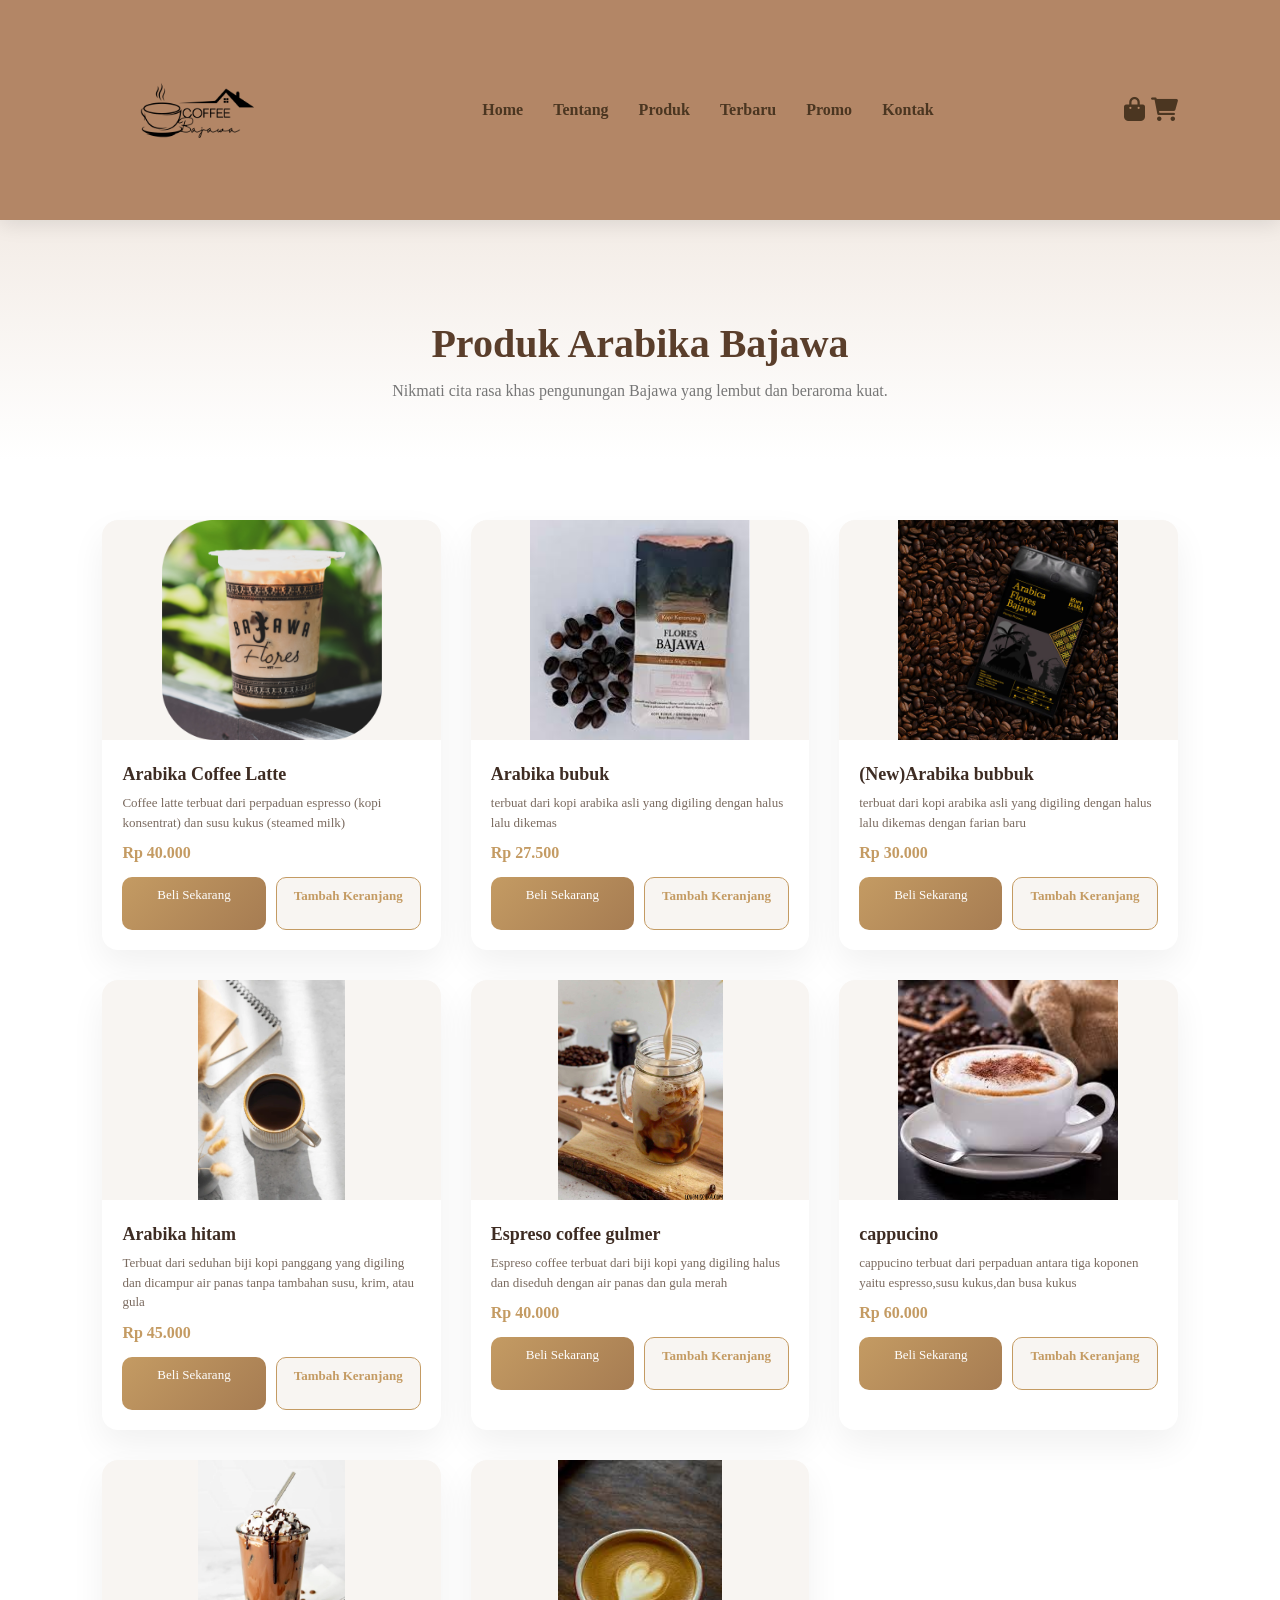
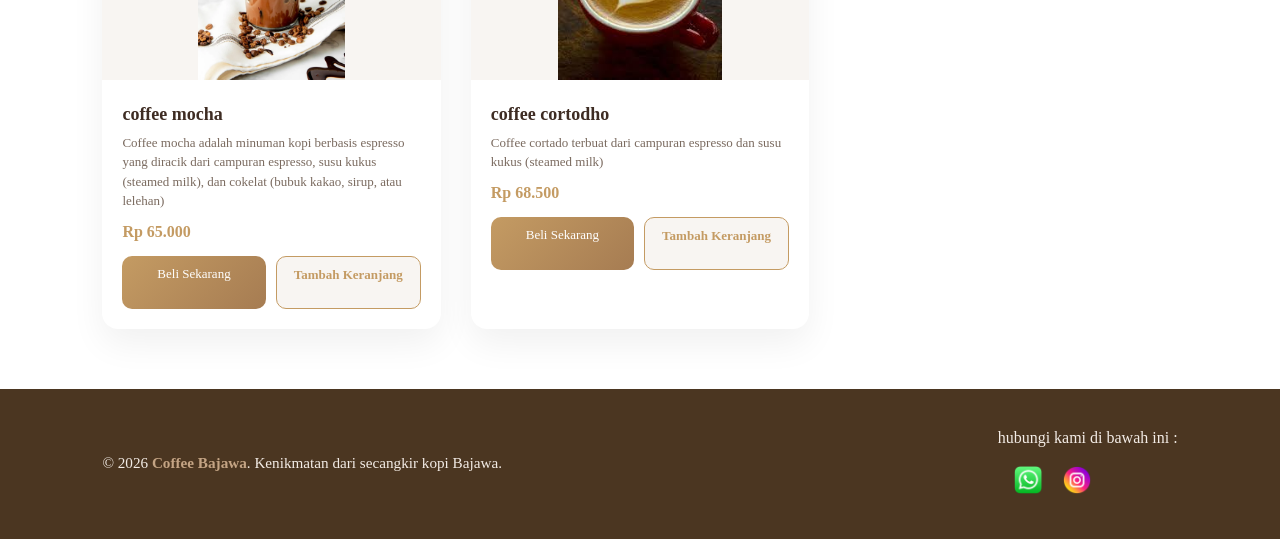
==== produk.html @ 7c7a1978 "first commit" ====
<!DOCTYPE html>
<html lang="en">
<head>
    <meta charset="UTF-8">
    <meta name="viewport" content="width=device-width, initial-scale=1.0">
    <title>produk</title>
    <link rel="stylesheet" href="style.css">
    <link rel="stylesheet" href="produk.css">
    <link rel="stylesheet" href="https://cdnjs.cloudflare.com/ajax/libs/font-awesome/6.0.0/css/all.min.css">
</head>
<body>
    <nav class="navbar">
        <div class="nav-container">
        <div class="nav-logo"><img src="gambar/LOGO KOPI.png" alt=""></div>

            <ul class="nav-menu">
                <li><a href="about.html" class="nav-link">Home</a></li>
                <li><a href="tentang.html" class="nav-link">Tentang</a></li>
                <li><a href="produk.html" class="nav-link">Produk</a></li>
                <li><a href="terbaru.html" class="nav-link">Terbaru</a></li>
                <li><a href="promo.html" class="nav-link">Promo</a></li>
                <li><a href="kontak.html" class="nav-link">Kontak</a></li>
            </ul>

            <div class="nav-cart">
                <a href="keranjang.html" class="cart-icon">
                    <i class="fas fa-shopping-bag"></i>
                    <span class="cart-badge">
                        <i class="fas fa-shopping-cart"></i>
                    </span> 
                </a>
            </div>

        </div>
    </nav>
    
    <section class="produk-header">
        <h1>Produk Arabika Bajawa</h1>
        <p>Nikmati cita rasa khas pengunungan Bajawa yang lembut dan beraroma kuat. </p>
    </section>

    <!--grid produk-->
    <section class="produk-container">
        <div class="card">
            <div class="card-img">
                <img src="gambar/produk1 cup.png" alt="coffee latte">
            </div>
            <div class="card-content">
                <h3>Arabika Coffee Latte</h3>
                <p>Coffee latte terbuat dari perpaduan espresso (kopi konsentrat) dan susu kukus (steamed milk)</p>
                <span>Rp 40.000</span>

                <div class="button-group">
                    <a href="#" class="btn">Beli Sekarang</a>
                    <!--keranjang-->
                    <input type="checkbox" id="cart1" class="cart-check">
                    <label for="cart1" class="btn btn-cart">
                        <span class="text-default">Tambah Keranjang</span>
                        <span class="text-added">✔ Ditambahkan</span>
                    </label>
                </div>

            </div>
        </div>

        <div class="card">
            <div class="card-img">
                <img src="gambar/produk8 bubuk.jpg" alt="coffee latte">
            </div>
            <div class="card-content">
                <h3>Arabika bubuk </h3>
                <p> terbuat dari kopi arabika asli  yang digiling dengan halus lalu dikemas </p>
                <span>Rp 27.500</span>

                <div class="button-group">
                    <a href="#" class="btn">Beli Sekarang</a>
                    <!--keranjang-->
                    <input type="checkbox" id="cart2" class="cart-check">
                    <label for="cart2" class="btn btn-cart">
                        <span class="text-default">Tambah Keranjang</span>
                        <span class="text-added">✔ Ditambahkan</span>
                    </label>
                </div>
            </div>    
            
        </div>

        <div class="card">
            <div class="card-img">
                <img src="gambar/produk7 bubuk.jpg" alt="coffee latte">
            </div>
            <div class="card-content">
                <h3>(New)Arabika bubbuk</h3>
                <p>terbuat dari kopi arabika asli  yang digiling dengan halus lalu dikemas dengan farian baru  </p>
                <span>Rp 30.000</span>

                <div class="button-group">
                    <a href="#" class="btn">Beli Sekarang</a>
                    <!--keranjang-->
                    <input type="checkbox" id="cart3" class="cart-check">
                    <label for="cart3" class="btn btn-cart">
                        <span class="text-default">Tambah Keranjang</span>
                        <span class="text-added">✔ Ditambahkan</span>
                    </label>
                </div>

            </div>
        </div>

        <div class="card">
            <div class="card-img">
                <img src="gambar/produk2 hitam.webp" alt="kopi hitam">
            </div>
            <div class="card-content">
                <h3>Arabika hitam</h3>
                <p>Terbuat dari seduhan biji kopi panggang yang digiling dan dicampur air panas tanpa tambahan susu, krim, atau gula</p>
                <span>Rp 45.000</span>

                <div class="button-group">
                    <a href="#" class="btn">Beli Sekarang</a>
                    <!--keranjang-->
                    <input type="checkbox" id="cart4" class="cart-check">
                    <label for="cart4" class="btn btn-cart">
                        <span class="text-default">Tambah Keranjang</span>
                        <span class="text-added">✔ Ditambahkan</span>
                    </label>
                </div>

            </div>
        </div>

        <div class="card">
            <div class="card-img">
                <img src="gambar/produk3 espreso gulmer.jpg" alt="espreso coffee">
            </div>
            <div class="card-content">
                <h3>Espreso coffee gulmer</h3>
                <p>Espreso coffee terbuat dari  biji kopi yang digiling halus dan diseduh dengan air panas dan gula merah </p>
                <span>Rp 40.000</span>

                <div class="button-group">
                    <a href="#" class="btn">Beli Sekarang</a>
                    <!--keranjang-->
                    <input type="checkbox" id="cart5" class="cart-check">
                    <label for="cart5" class="btn btn-cart">
                        <span class="text-default">Tambah Keranjang</span>
                        <span class="text-added">✔ Ditambahkan</span>
                    </label>
                </div>
            </div>
        </div>

        <div class="card">
            <div class="card-img">
                <img src="gambar/produk4 capucino.jpg" alt="cappucino">
            </div>
            <div class="card-content">
                <h3>cappucino</h3>
                <p>cappucino terbuat dari perpaduan antara tiga koponen yaitu espresso,susu kukus,dan busa kukus</p>
                <span>Rp 60.000</span>

                <div class="button-group">
                    <a href="#" class="btn">Beli Sekarang</a>
                    <!--keranjang-->
                    <input type="checkbox" id="cart6" class="cart-check">
                    <label for="cart6" class="btn btn-cart">
                        <span class="text-default">Tambah Keranjang</span>
                        <span class="text-added">✔ Ditambahkan</span>
                    </label>
                </div>

            </div>
        </div>

        <div class="card">
            <div class="card-img">
                <img src="gambar/mocha.webp" alt="mocha">
            </div>
            <div class="card-content">
                <h3>coffee mocha</h3>
                <p>Coffee mocha adalah minuman kopi berbasis espresso yang diracik dari campuran espresso, susu kukus (steamed milk), dan cokelat (bubuk kakao, sirup, atau lelehan)</p>
                <span>Rp 65.000</span>

                <div class="button-group">
                    <a href="#" class="btn">Beli Sekarang</a>
                    <!--keranjang-->
                    <input type="checkbox" id="cart7" class="cart-check">
                    <label for="cart7" class="btn btn-cart">
                        <span class="text-default">Tambah Keranjang</span>
                        <span class="text-added">✔ Ditambahkan</span>
                    </label>
                </div>

            </div>
        </div>

        <div class="card">
            <div class="card-img">
                <img src="gambar/produk6 cortodho.jpg" alt="coffee latte">
            </div>
            <div class="card-content">
                <h3>coffee cortodho</h3>
                <p>Coffee cortado terbuat dari campuran espresso dan susu kukus (steamed milk)</p>
                <span>Rp 68.500</span>

                <div class="button-group">
                    <a href="#" class="btn">Beli Sekarang</a>
                    <!--keranjang-->
                    <input type="checkbox" id="cart8" class="cart-check">
                    <label for="cart8" class="btn btn-cart">
                        <span class="text-default">Tambah Keranjang</span>
                        <span class="text-added">✔ Ditambahkan</span>
                    </label>
                </div>

            </div>
        </div>
    </section>
    <footer class="footer">
        <div class="footer-container">
            <!-- Teks Footer -->
            <div class="footer-text">
                &copy; 2026 <span>Coffee Bajawa</span>. Kenikmatan dari secangkir kopi Bajawa.
            </div>
            <!-- Hubungi WA & IG -->
            <div class="footer-contact">
                <p>hubungi kami di bawah ini :</p><br>

                <a href="https://wa.me/085338372571" target="_blank">
                    <img src="gambar/whatsapp.png" alt="WhatsApp" />
                </a>
                <a href="https://instagram.com/dha_tyyy07" target="_blank">
                    <img src="gambar/instagram.png" alt="Instagram" />
                </a>

            </div>   
        </div>
    </footer>
    
</body>
</html>
---- style.css ----
/* KESELURUHAN */
/* Mengatur margin, padding, box-sizing, dan font default */
* {
    margin: 0;
    padding: 0;
    box-sizing: border-box;
    font-family: 'Times New Roman', serif;
}

/* Judul H2 */
h2{
    text-align: center; /* teks berada di tengah */
    color: #1e1103;     /* warna coklat gelap */
    margin-top: 70px;   /* jarak atas dari elemen sebelumnya */
}

/*NAVBAR */
/* Container utama navbar */
.nav-container{
    display: flex; /* membuat konten sejajar horizontal */
    justify-content: space-between; /* logo kiri, menu kanan */
    align-items: center; /* rata tengah vertikal */
    padding: 15px 8%;
    background-color: rgba(171, 121, 86, 0.902); /* coklat transparan */
    box-shadow: 0 4px 20px rgba(0,0,0,0.1); /* efek bayangan */
    position: sticky; /* tetap di atas saat scroll */
    top: 0;
    z-index: 1000; /* agar selalu di depan konten lain */
}

/* Logo navbar */
.nav-logo img{
    height: 190px; /* tinggi logo */
    display: block;
}

/* Menu navigasi */
.nav-menu{
    display: flex; /* menampilkan item secara horizontal */
    list-style: none; /* hilangkan bullet list */
    gap: 30px; /* jarak antar menu */
}

/* Link menu */
.nav-link{
    text-decoration: none; /* hilangkan garis bawah */
    color: #4b3621; /* coklat gelap */
    font-weight: 600;
    font-size: 1rem;
    transition: 0.3s ease; /* efek halus saat hover */
}

.nav-link:hover{
    color: #c4a484; /* ganti warna saat hover */
}

/* Ikon keranjang */
.cart-icon{
    color: #4b3621;
    font-size: 24px;
    text-decoration: none;
    transition: 0.3s ease; /* efek halus saat hover */
}

.cart-icon:hover{
    color: #c4a484;
}

/* HERO SECTION  */
.hero {
    height: 100vh; /* LAYAR PENUH */
    display: flex;
    align-items: center;
    justify-content: space-between; /* hero content kiri, gambar kanan */
    padding: 0 8%;
    background-color: #f3ece6; /* cream lembut */
}

/*  HERO IMAGE  */
.hero-image img {
    width: 500px; /* lebar gambar */
    height: auto; /* tinggi menyesuaikan proporsi gambar */
    clip-path: ellipse(75% 85% at 50% 50%); /* membentuk gambar seperti ellipse */
    box-shadow: 0 20px 40px rgba(0,0,0,0.2); /* bayangan lembut di bawah gambar */
    
    /* animasi */
    animation: float 4s ease-in-out infinite alternate;
    /*
        float       : nama keyframes animasi
        4s          : durasi 4 detik
        ease-in-out : gerakan halus saat mulai dan berhenti
        infinite    : animasi terus berulang tanpa berhenti
        alternate   : animasi bolak-balik
    */
}

/* KEYFRAMES ANIMASI  */
@keyframes float {
    from {
        transform: translateY(0) scale(1);
        /* translateY(0) : posisi awal vertikal */
        /* scale(1) : ukuran normal */
    }
    to {
        transform: translateY(-20px) scale(1.05);
        /* translateY(-20px) : gambar naik 20px ke atas */
        /* scale(1.05) : memperbesar gambar 5% */
    }
}

/* Konten hero (judul, deskripsi, tombol) */
.hero-content {
    max-width: 500px;
    color: #1e1103; /* teks coklat gelap */
    animation: fadeIn 1.5s ease-in-out; /* animasi saat load */
}

.hero-content h1 {
    font-size: 3.2rem;
    margin-bottom: 15px;
    text-shadow: 1px 1px 6px rgba(0, 0, 0, 0.5); /* shadow halus */
}

.hero-content p {
    font-size: 1.2rem;
    margin-bottom: 30px;
    opacity: 0.9; /* sedikit transparan */
}

/* Animasi fadeIn di text*/
@keyframes fadeIn {
    from {
        opacity: 0;
        transform: translateY(20px); /* slide dari bawah */
    }
    to {
        opacity: 1;
        transform: translateY(0);
    }
}

/* Tombol beli sekarang */
.btn-shop {
    display: inline-block;
    padding: 14px 40px;
    background-color: #c4a484; /* coklat hangat */
    color: #fff;
    text-decoration: none;
    font-weight: bold;
    border-radius: 50px; /* bentuk lonjong capsule */
    box-shadow: 0 8px 20px rgba(0,0,0,0.2);
    transition: 0.3s ease; /* efek halus */
}

.btn-shop:hover {
    background-color: #4b3621;
    transform: translateY(-4px); /* sedikit naik saat hover */
}

/*  FOOTER */
.footer {
    background-color: #4b3621; /* coklat gelap */
    color: #f3ece6; /* teks cream */
    padding: 40px 8%;
}

.footer-container{
    display: flex;
    justify-content: space-between;
    align-items: center;
    flex-wrap: wrap; /* responsive */
    gap: 20px;
}

.footer-text{
    font-size: 0.95rem;
    line-height: 1.6;
}

.footer-text span{
    font-weight: bold;
    color: #c4a484; /* highlight nama brand */
}

/* Kontak WA & IG */
.footer-contact a{
    margin-left: 15px;
    transition: transform 0.3s ease;
    display: inline-block;
}

.footer-contact img{
    width: 30px;
    height: 30px;
}

.footer-contact a:hover img{
    transform: scale(1.1);
}

/* RESPONSIVE IMPROVEMENT ALL SCREEN SIZE */

/* Large Desktop (Layar Besar 1400px ke atas) */
@media (min-width: 1400px){

    .hero,
    .nav-container,
    .footer{
        padding-left: 15%;
        padding-right: 15%;
    }

    .hero-content h1{
        font-size: 3.5rem;
    }

    .hero-image img{
        width: 600px;
    }
}

/* Laptop / Tablet Landscape */
@media (max-width: 1200px){

    .hero{
        gap: 40px;
    }

    .hero-image img{
        width: 420px;
    }

    .hero-content h1{
        font-size: 2.6rem;
    }
}

/* Tablet */
@media (max-width: 992px){

    .hero{
        flex-direction: column;
        text-align: center;
        height: auto;
        padding: 60px 8%;
        gap: 30px;
    }

    .hero-content{
        max-width: 100%;
    }

    .hero-image img{
        width: 350px;
    }

    .nav-logo img{
        height: 150px;
    }
}

/* Mobile Besar */
@media (max-width: 768px){

    .nav-container{
        padding: 12px 5%;
    }

    .nav-logo img{
        height: 90px;
    }

    .nav-menu{
        gap: 15px;
    }

    .nav-link{
        font-size: 0.85rem;
    }

    .cart-icon{
        font-size: 18px;
    }
}

/* Mobile Kecil */
@media (max-width: 480px){

    h2{
        margin-top: 50px;
        font-size: 1.4rem;
    }

    .hero{
        padding: 40px 5%;
    }

    .hero-content h1{
        font-size: 1.8rem;
        line-height: 1.3;
    }

    .hero-content p{
        font-size: 0.9rem;
    }

    .hero-image img{
        width: 230px;
    }

    .btn-shop{
        padding: 10px 22px;
        font-size: 0.8rem;
    }

    .footer-text{
        font-size: 0.85rem;
    }

    .footer-container{
        gap: 15px;
    }
}
---- produk.css ----
/* Header */
.produk-header{
    text-align:center;
    padding:100px 8% 60px;
    background:linear-gradient(180deg,#f3ece6,#ffffff);
    animation: fadeDown 1s ease;
}

.produk-header h1{
    font-size:40px;
    color:#5a3e2b;
    margin-bottom:15px;
}

.produk-header p{
    color:#777;
    font-size:16px;
}

/* CONTAINER GRID */
.produk-container{
    display: grid;
    grid-template-columns: repeat(auto-fit, minmax(250px,1fr));
    gap: 30px;
    padding: 60px 8%;
}

/* CARD */
.card{
    background: #fff;
    border-radius: 16px;
    overflow: hidden;
    box-shadow: 0 15px 35px rgba(0,0,0,0.06);
    transition: 0.4s ease;
}

.card:hover{
    transform: translateY(-8px);
    box-shadow: 0 20px 40px rgba(0,0,0,0.12);
}

/* GAMBAR */
.card-img img{
    width: 100%;
    height: 220px;
    object-fit: contain;
    background: #f8f5f2;
}

/* ISI CARD */
.card-content{
    padding: 20px;
}

.card-content h3{
    font-size: 18px;
    color: #3e2c23;
    margin-bottom: 8px;
}

.card-content p{
    font-size: 13px;
    color: #7a6a5f;
    margin-bottom: 12px;
    line-height: 1.5;
}

.card-content span{
    display: block;
    font-weight: bold;
    color: #c49b63;
    margin-bottom: 15px;
}

/* GROUP TOMBOL */
.button-group{
    display: flex;
    gap: 10px;
}

/* TOMBOL UMUM */
.btn{
    flex: 1;
    padding: 10px;
    border-radius: 10px;
    font-size: 13px;
    text-align: center;
    text-decoration: none;
    font-weight: 500;
    transition: 0.3s ease;
}

/* BELI SEKARANG */
.btn{
    background: linear-gradient(135deg,#c49b63,#a67c52);
    color: white;
}

.btn:hover{
    transform: translateY(-3px);
    box-shadow: 0 8px 20px rgba(196,155,99,0.4);
}

/* CHECKBOX */
.cart-check{
    display: none;
}

/* TOMBOL KERANJANG */
.btn-cart{
    background: #f8f5f2;
    color: #6b4f3b;
    border: 1px solid #c49b63;
}

/* TEXT DEFAULT */
.btn-cart .text-added{
    display: none;
}

/* SAAT DITAMBAHKAN */
.cart-check:checked + .btn-cart{
    background: #3e2c23;
    color: white;
    border: none;
}

.cart-check:checked + .btn-cart .text-default{
    display: none;
}

.cart-check:checked + .btn-cart .text-added{
    display: inline;
}

/* Animasi */
@keyframes fadeDown{
    from{
        opacity:0;
        transform:translateY(-30px);
    }
    to{
        opacity:1;
        transform:translateY(0);
    }
}

@keyframes fadeUp{
    from{
        opacity:0;
        transform:translateY(30px);
    }
    to{
        opacity:1;
        transform:translateY(0);
    }
}
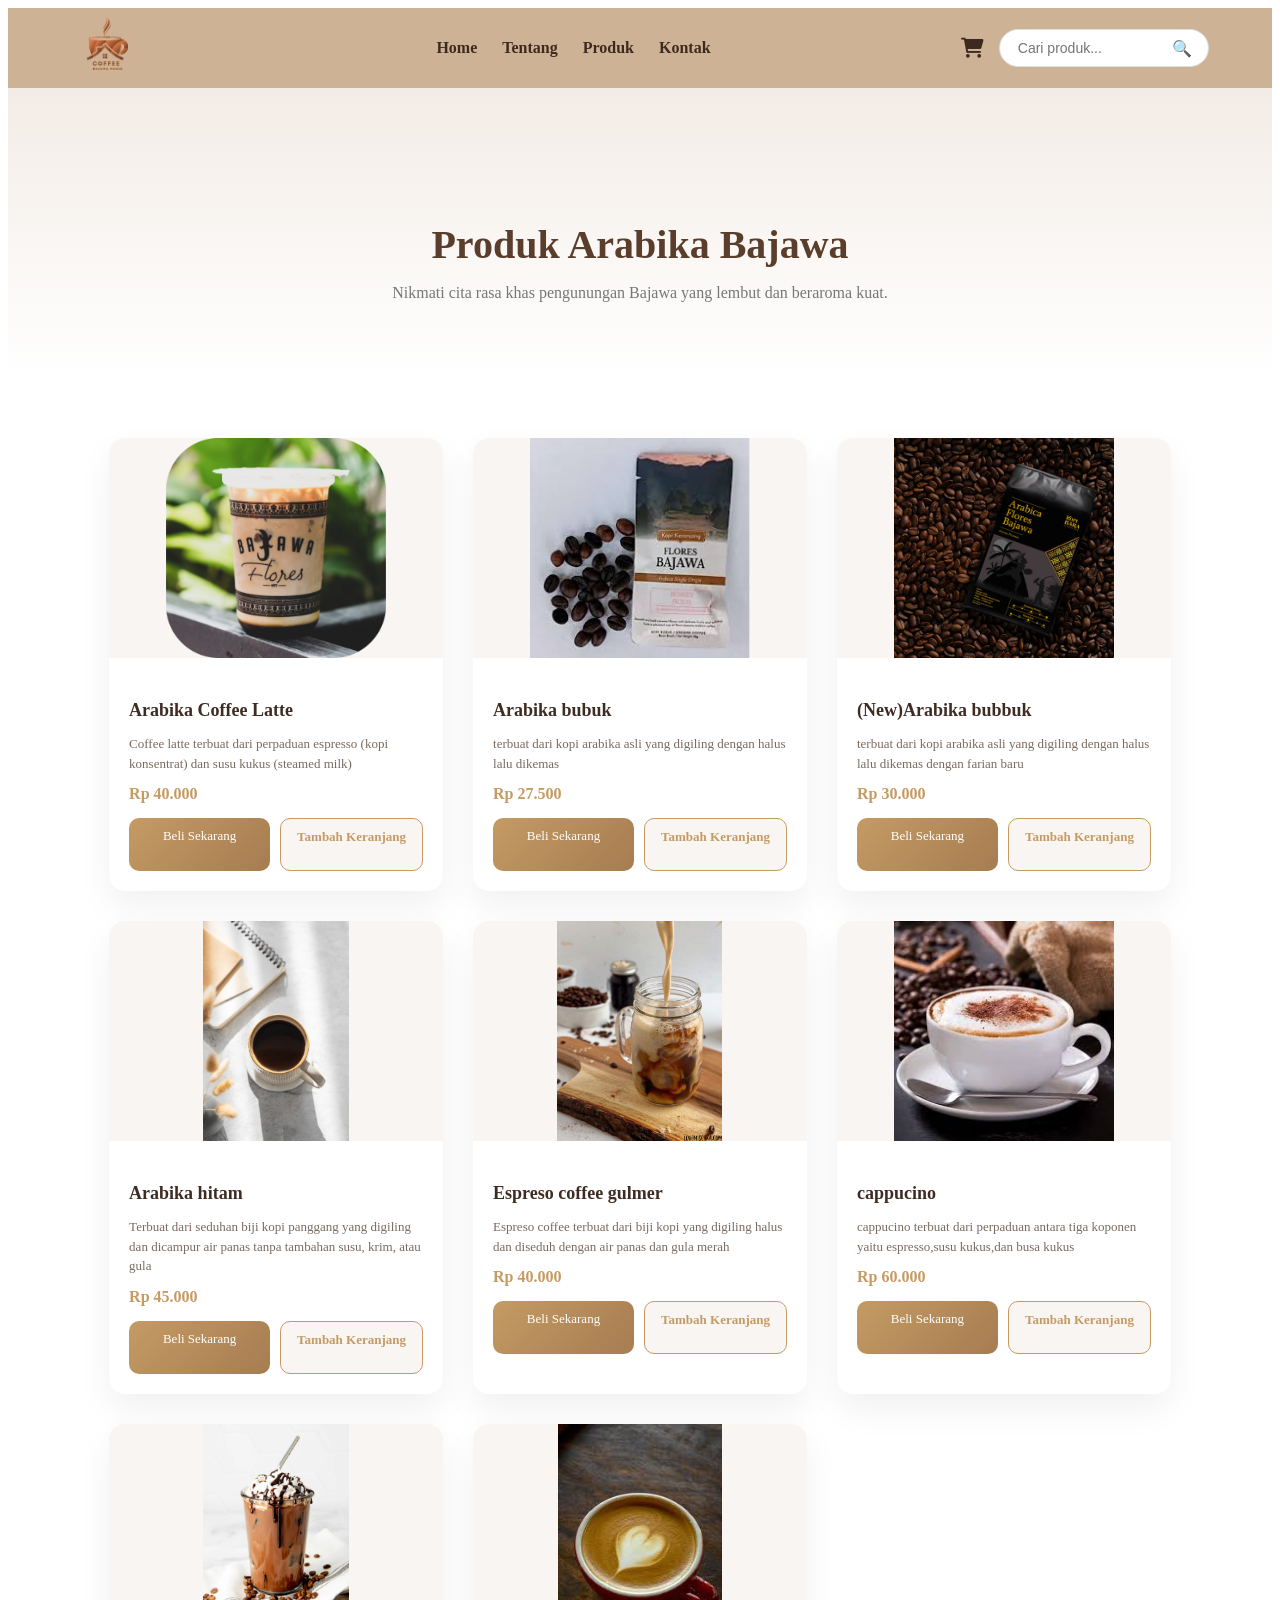
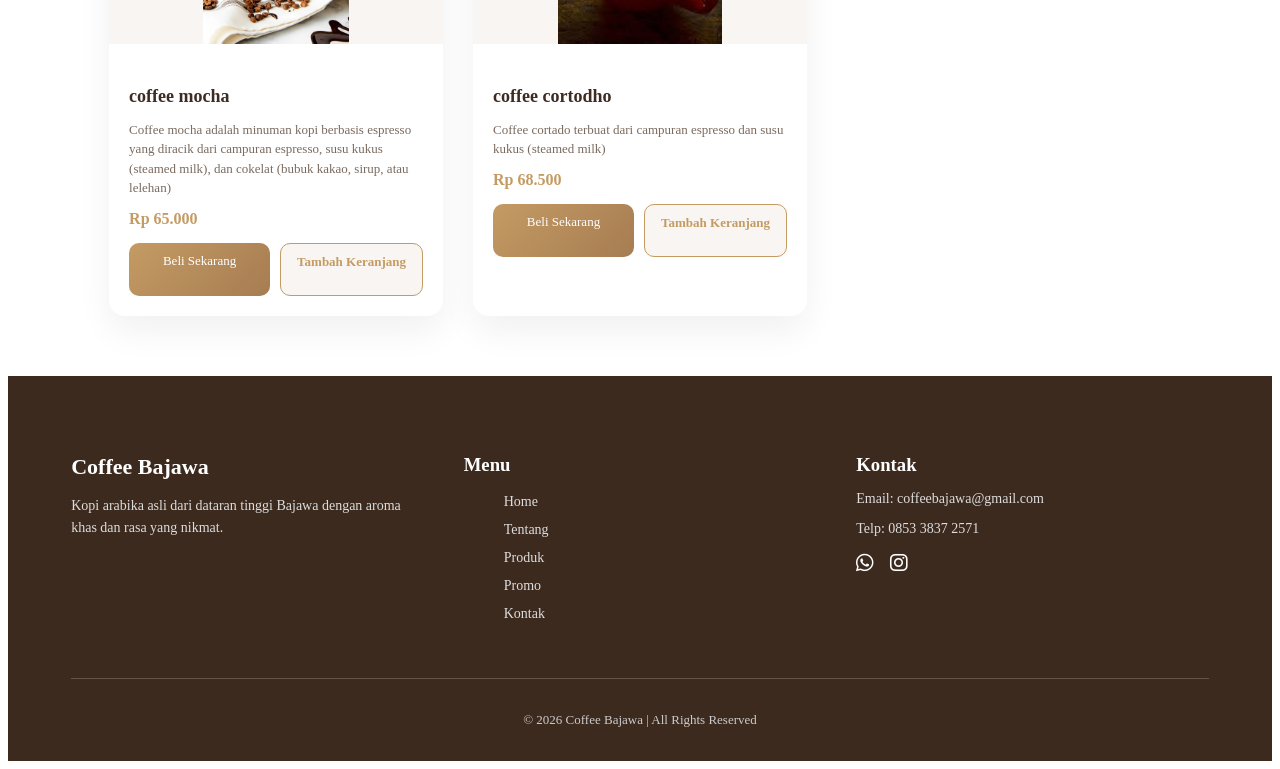
==== commit 9848eff3: "first commit" ====
--- a/produk.html
+++ b/produk.html
@@ -1,241 +1,274 @@
-<!DOCTYPE html>
-<html lang="en">
-<head>
-    <meta charset="UTF-8">
-    <meta name="viewport" content="width=device-width, initial-scale=1.0">
-    <title>produk</title>
-    <link rel="stylesheet" href="style.css">
-    <link rel="stylesheet" href="produk.css">
-    <link rel="stylesheet" href="https://cdnjs.cloudflare.com/ajax/libs/font-awesome/6.0.0/css/all.min.css">
-</head>
-<body>
+    <!DOCTYPE html>
+    <html lang="en">
+    <head>
+        <meta charset="UTF-8">
+        <meta name="viewport" content="width=device-width, initial-scale=1.0">
+        <title>produk</title>
+        <link rel="stylesheet" href="style.css">
+        <link rel="stylesheet" href="produk.css">
+        <link rel="stylesheet" href="https://cdnjs.cloudflare.com/ajax/libs/font-awesome/6.0.0/css/all.min.css">
+    </head>
+    <body>
+    <!-- ================= NAVBAR ================= -->
     <nav class="navbar">
         <div class="nav-container">
-        <div class="nav-logo"><img src="gambar/LOGO KOPI.png" alt=""></div>
-
+            <div class="nav-logo">
+                <img src="gambar/LK2.png" alt="Logo Coffee Bajawa">
+            </div>
+
+            <!-- CHECKBOX -->
+                <input type="checkbox" id="menu-toggle"> 
+
+            <!-- MENU -->
             <ul class="nav-menu">
-                <li><a href="about.html" class="nav-link">Home</a></li>
+                <li><a href="index.html" class="nav-link">Home</a></li>
                 <li><a href="tentang.html" class="nav-link">Tentang</a></li>
                 <li><a href="produk.html" class="nav-link">Produk</a></li>
-                <li><a href="terbaru.html" class="nav-link">Terbaru</a></li>
-                <li><a href="promo.html" class="nav-link">Promo</a></li>
                 <li><a href="kontak.html" class="nav-link">Kontak</a></li>
             </ul>
 
-            <div class="nav-cart">
-                <a href="keranjang.html" class="cart-icon">
-                    <i class="fas fa-shopping-bag"></i>
-                    <span class="cart-badge">
+            <!-- RIGHT SIDE -->
+            <div class="nav-right">
+
+                <!-- CART -->
+                <div class="nav-cart">
+                    <a href="keranjang.html">
                         <i class="fas fa-shopping-cart"></i>
-                    </span> 
-                </a>
+                    </a>
+                </div>
+
+                <div class="nav-search">
+                    <input type="text" placeholder="Cari produk...">
+                    <button>🔍</button>
+                </div>
+                
+                <!-- HAMBURGER -->
+                <label for="menu-toggle" class="menu-icon">☰</label>
+
             </div>
 
         </div>
     </nav>
-    
-    <section class="produk-header">
-        <h1>Produk Arabika Bajawa</h1>
-        <p>Nikmati cita rasa khas pengunungan Bajawa yang lembut dan beraroma kuat. </p>
-    </section>
-
-    <!--grid produk-->
-    <section class="produk-container">
-        <div class="card">
-            <div class="card-img">
-                <img src="gambar/produk1 cup.png" alt="coffee latte">
-            </div>
-            <div class="card-content">
-                <h3>Arabika Coffee Latte</h3>
-                <p>Coffee latte terbuat dari perpaduan espresso (kopi konsentrat) dan susu kukus (steamed milk)</p>
-                <span>Rp 40.000</span>
-
-                <div class="button-group">
-                    <a href="#" class="btn">Beli Sekarang</a>
-                    <!--keranjang-->
-                    <input type="checkbox" id="cart1" class="cart-check">
-                    <label for="cart1" class="btn btn-cart">
-                        <span class="text-default">Tambah Keranjang</span>
-                        <span class="text-added">✔ Ditambahkan</span>
-                    </label>
-                </div>
-
-            </div>
-        </div>
-
-        <div class="card">
-            <div class="card-img">
-                <img src="gambar/produk8 bubuk.jpg" alt="coffee latte">
-            </div>
-            <div class="card-content">
-                <h3>Arabika bubuk </h3>
-                <p> terbuat dari kopi arabika asli  yang digiling dengan halus lalu dikemas </p>
-                <span>Rp 27.500</span>
-
-                <div class="button-group">
-                    <a href="#" class="btn">Beli Sekarang</a>
-                    <!--keranjang-->
-                    <input type="checkbox" id="cart2" class="cart-check">
-                    <label for="cart2" class="btn btn-cart">
-                        <span class="text-default">Tambah Keranjang</span>
-                        <span class="text-added">✔ Ditambahkan</span>
-                    </label>
-                </div>
-            </div>    
-            
-        </div>
-
-        <div class="card">
-            <div class="card-img">
-                <img src="gambar/produk7 bubuk.jpg" alt="coffee latte">
-            </div>
-            <div class="card-content">
-                <h3>(New)Arabika bubbuk</h3>
-                <p>terbuat dari kopi arabika asli  yang digiling dengan halus lalu dikemas dengan farian baru  </p>
-                <span>Rp 30.000</span>
-
-                <div class="button-group">
-                    <a href="#" class="btn">Beli Sekarang</a>
-                    <!--keranjang-->
-                    <input type="checkbox" id="cart3" class="cart-check">
-                    <label for="cart3" class="btn btn-cart">
-                        <span class="text-default">Tambah Keranjang</span>
-                        <span class="text-added">✔ Ditambahkan</span>
-                    </label>
-                </div>
-
-            </div>
-        </div>
-
-        <div class="card">
-            <div class="card-img">
-                <img src="gambar/produk2 hitam.webp" alt="kopi hitam">
-            </div>
-            <div class="card-content">
-                <h3>Arabika hitam</h3>
-                <p>Terbuat dari seduhan biji kopi panggang yang digiling dan dicampur air panas tanpa tambahan susu, krim, atau gula</p>
-                <span>Rp 45.000</span>
-
-                <div class="button-group">
-                    <a href="#" class="btn">Beli Sekarang</a>
-                    <!--keranjang-->
-                    <input type="checkbox" id="cart4" class="cart-check">
-                    <label for="cart4" class="btn btn-cart">
-                        <span class="text-default">Tambah Keranjang</span>
-                        <span class="text-added">✔ Ditambahkan</span>
-                    </label>
-                </div>
-
-            </div>
-        </div>
-
-        <div class="card">
-            <div class="card-img">
-                <img src="gambar/produk3 espreso gulmer.jpg" alt="espreso coffee">
-            </div>
-            <div class="card-content">
-                <h3>Espreso coffee gulmer</h3>
-                <p>Espreso coffee terbuat dari  biji kopi yang digiling halus dan diseduh dengan air panas dan gula merah </p>
-                <span>Rp 40.000</span>
-
-                <div class="button-group">
-                    <a href="#" class="btn">Beli Sekarang</a>
-                    <!--keranjang-->
-                    <input type="checkbox" id="cart5" class="cart-check">
-                    <label for="cart5" class="btn btn-cart">
-                        <span class="text-default">Tambah Keranjang</span>
-                        <span class="text-added">✔ Ditambahkan</span>
-                    </label>
-                </div>
-            </div>
-        </div>
-
-        <div class="card">
-            <div class="card-img">
-                <img src="gambar/produk4 capucino.jpg" alt="cappucino">
-            </div>
-            <div class="card-content">
-                <h3>cappucino</h3>
-                <p>cappucino terbuat dari perpaduan antara tiga koponen yaitu espresso,susu kukus,dan busa kukus</p>
-                <span>Rp 60.000</span>
-
-                <div class="button-group">
-                    <a href="#" class="btn">Beli Sekarang</a>
-                    <!--keranjang-->
-                    <input type="checkbox" id="cart6" class="cart-check">
-                    <label for="cart6" class="btn btn-cart">
-                        <span class="text-default">Tambah Keranjang</span>
-                        <span class="text-added">✔ Ditambahkan</span>
-                    </label>
-                </div>
-
-            </div>
-        </div>
-
-        <div class="card">
-            <div class="card-img">
-                <img src="gambar/mocha.webp" alt="mocha">
-            </div>
-            <div class="card-content">
-                <h3>coffee mocha</h3>
-                <p>Coffee mocha adalah minuman kopi berbasis espresso yang diracik dari campuran espresso, susu kukus (steamed milk), dan cokelat (bubuk kakao, sirup, atau lelehan)</p>
-                <span>Rp 65.000</span>
-
-                <div class="button-group">
-                    <a href="#" class="btn">Beli Sekarang</a>
-                    <!--keranjang-->
-                    <input type="checkbox" id="cart7" class="cart-check">
-                    <label for="cart7" class="btn btn-cart">
-                        <span class="text-default">Tambah Keranjang</span>
-                        <span class="text-added">✔ Ditambahkan</span>
-                    </label>
-                </div>
-
-            </div>
-        </div>
-
-        <div class="card">
-            <div class="card-img">
-                <img src="gambar/produk6 cortodho.jpg" alt="coffee latte">
-            </div>
-            <div class="card-content">
-                <h3>coffee cortodho</h3>
-                <p>Coffee cortado terbuat dari campuran espresso dan susu kukus (steamed milk)</p>
-                <span>Rp 68.500</span>
-
-                <div class="button-group">
-                    <a href="#" class="btn">Beli Sekarang</a>
-                    <!--keranjang-->
-                    <input type="checkbox" id="cart8" class="cart-check">
-                    <label for="cart8" class="btn btn-cart">
-                        <span class="text-default">Tambah Keranjang</span>
-                        <span class="text-added">✔ Ditambahkan</span>
-                    </label>
-                </div>
-
-            </div>
-        </div>
-    </section>
+        <section class="produk-header">
+            <h1>Produk Arabika Bajawa</h1>
+            <p>Nikmati cita rasa khas pengunungan Bajawa yang lembut dan beraroma kuat. </p>
+        </section>
+
+        <!--grid produk-->
+        <section class="produk-container">
+            <div class="card">
+                <div class="card-img">
+                    <img src="gambar/produk1 cup.png" alt="coffee latte">
+                </div>
+                <div class="card-content">
+                    <h3>Arabika Coffee Latte</h3>
+                    <p>Coffee latte terbuat dari perpaduan espresso (kopi konsentrat) dan susu kukus (steamed milk)</p>
+                    <span>Rp 40.000</span>
+
+                    <div class="button-group">
+                        <a href="#" class="btn">Beli Sekarang</a>
+                        <!--keranjang-->
+                        <input type="checkbox" id="cart1" class="cart-check">
+                        <label for="cart1" class="btn btn-cart">
+                            <span class="text-default">Tambah Keranjang</span>
+                            <span class="text-added">✔ Ditambahkan</span>
+                        </label>
+                    </div>
+
+                </div>
+            </div>
+
+            <div class="card">
+                <div class="card-img">
+                    <img src="gambar/produk8 bubuk.jpg" alt="coffee latte">
+                </div>
+                <div class="card-content">
+                    <h3>Arabika bubuk </h3>
+                    <p> terbuat dari kopi arabika asli  yang digiling dengan halus lalu dikemas </p>
+                    <span>Rp 27.500</span>
+
+                    <div class="button-group">
+                        <a href="#" class="btn">Beli Sekarang</a>
+                        <!--keranjang-->
+                        <input type="checkbox" id="cart2" class="cart-check">
+                        <label for="cart2" class="btn btn-cart">
+                            <span class="text-default">Tambah Keranjang</span>
+                            <span class="text-added">✔ Ditambahkan</span>
+                        </label>
+                    </div>
+                </div>    
+                
+            </div>
+
+            <div class="card">
+                <div class="card-img">
+                    <img src="gambar/produk7 bubuk.jpg" alt="coffee latte">
+                </div>
+                <div class="card-content">
+                    <h3>(New)Arabika bubbuk</h3>
+                    <p>terbuat dari kopi arabika asli  yang digiling dengan halus lalu dikemas dengan farian baru  </p>
+                    <span>Rp 30.000</span>
+
+                    <div class="button-group">
+                        <a href="#" class="btn">Beli Sekarang</a>
+                        <!--keranjang-->
+                        <input type="checkbox" id="cart3" class="cart-check">
+                        <label for="cart3" class="btn btn-cart">
+                            <span class="text-default">Tambah Keranjang</span>
+                            <span class="text-added">✔ Ditambahkan</span>
+                        </label>
+                    </div>
+
+                </div>
+            </div>
+
+            <div class="card">
+                <div class="card-img">
+                    <img src="gambar/produk2 hitam.webp" alt="kopi hitam">
+                </div>
+                <div class="card-content">
+                    <h3>Arabika hitam</h3>
+                    <p>Terbuat dari seduhan biji kopi panggang yang digiling dan dicampur air panas tanpa tambahan susu, krim, atau gula</p>
+                    <span>Rp 45.000</span>
+
+                    <div class="button-group">
+                        <a href="#" class="btn">Beli Sekarang</a>
+                        <!--keranjang-->
+                        <input type="checkbox" id="cart4" class="cart-check">
+                        <label for="cart4" class="btn btn-cart">
+                            <span class="text-default">Tambah Keranjang</span>
+                            <span class="text-added">✔ Ditambahkan</span>
+                        </label>
+                    </div>
+
+                </div>
+            </div>
+
+            <div class="card">
+                <div class="card-img">
+                    <img src="gambar/produk3 espreso gulmer.jpg" alt="espreso coffee">
+                </div>
+                <div class="card-content">
+                    <h3>Espreso coffee gulmer</h3>
+                    <p>Espreso coffee terbuat dari  biji kopi yang digiling halus dan diseduh dengan air panas dan gula merah </p>
+                    <span>Rp 40.000</span>
+
+                    <div class="button-group">
+                        <a href="#" class="btn">Beli Sekarang</a>
+                        <!--keranjang-->
+                        <input type="checkbox" id="cart5" class="cart-check">
+                        <label for="cart5" class="btn btn-cart">
+                            <span class="text-default">Tambah Keranjang</span>
+                            <span class="text-added">✔ Ditambahkan</span>
+                        </label>
+                    </div>
+                </div>
+            </div>
+
+            <div class="card">
+                <div class="card-img">
+                    <img src="gambar/produk4 capucino.jpg" alt="cappucino">
+                </div>
+                <div class="card-content">
+                    <h3>cappucino</h3>
+                    <p>cappucino terbuat dari perpaduan antara tiga koponen yaitu espresso,susu kukus,dan busa kukus</p>
+                    <span>Rp 60.000</span>
+
+                    <div class="button-group">
+                        <a href="#" class="btn">Beli Sekarang</a>
+                        <!--keranjang-->
+                        <input type="checkbox" id="cart6" class="cart-check">
+                        <label for="cart6" class="btn btn-cart">
+                            <span class="text-default">Tambah Keranjang</span>
+                            <span class="text-added">✔ Ditambahkan</span>
+                        </label>
+                    </div>
+
+                </div>
+            </div>
+
+            <div class="card">
+                <div class="card-img">
+                    <img src="gambar/mocha.webp" alt="mocha">
+                </div>
+                <div class="card-content">
+                    <h3>coffee mocha</h3>
+                    <p>Coffee mocha adalah minuman kopi berbasis espresso yang diracik dari campuran espresso, susu kukus (steamed milk), dan cokelat (bubuk kakao, sirup, atau lelehan)</p>
+                    <span>Rp 65.000</span>
+
+                    <div class="button-group">
+                        <a href="#" class="btn">Beli Sekarang</a>
+                        <!--keranjang-->
+                        <input type="checkbox" id="cart7" class="cart-check">
+                        <label for="cart7" class="btn btn-cart">
+                            <span class="text-default">Tambah Keranjang</span>
+                            <span class="text-added">✔ Ditambahkan</span>
+                        </label>
+                    </div>
+
+                </div>
+            </div>
+
+            <div class="card">
+                <div class="card-img">
+                    <img src="gambar/produk6 cortodho.jpg" alt="coffee latte">
+                </div>
+                <div class="card-content">
+                    <h3>coffee cortodho</h3>
+                    <p>Coffee cortado terbuat dari campuran espresso dan susu kukus (steamed milk)</p>
+                    <span>Rp 68.500</span>
+
+                    <div class="button-group">
+                        <a href="#" class="btn">Beli Sekarang</a>
+                        <!--keranjang-->
+                        <input type="checkbox" id="cart8" class="cart-check">
+                        <label for="cart8" class="btn btn-cart">
+                            <span class="text-default">Tambah Keranjang</span>
+                            <span class="text-added">✔ Ditambahkan</span>
+                        </label>
+                    </div>
+
+                </div>
+            </div>
+        </section>
+ <!-- ================= FOOTER ================= -->
     <footer class="footer">
         <div class="footer-container">
-            <!-- Teks Footer -->
-            <div class="footer-text">
-                &copy; 2026 <span>Coffee Bajawa</span>. Kenikmatan dari secangkir kopi Bajawa.
-            </div>
-            <!-- Hubungi WA & IG -->
+            <!-- BRAND -->
+            <div class="footer-brand">
+                <h2>Coffee Bajawa</h2>
+                <p>Kopi arabika asli dari dataran tinggi Bajawa dengan aroma khas dan rasa yang nikmat.</p>
+            </div>
+
+            <!-- NAV FOOTER -->
+            <div class="footer-nav">
+                <h3>Menu</h3>
+                <ul>
+                    <li><a href="index.html">Home</a></li>
+                    <li><a href="tentang.html">Tentang</a></li>
+                    <li><a href="produk.html">Produk</a></li>
+                    <li><a href="promo.html">Promo</a></li>
+                    <li><a href="kontak.html">Kontak</a></li>
+                </ul>
+            </div>
+
+            <!-- KONTAK -->
             <div class="footer-contact">
-                <p>hubungi kami di bawah ini :</p><br>
-
-                <a href="https://wa.me/085338372571" target="_blank">
-                    <img src="gambar/whatsapp.png" alt="WhatsApp" />
-                </a>
-                <a href="https://instagram.com/dha_tyyy07" target="_blank">
-                    <img src="gambar/instagram.png" alt="Instagram" />
-                </a>
-
-            </div>   
+                <h3>Kontak</h3>
+                <p>Email: coffeebajawa@gmail.com</p>
+                <p>Telp: 0853 3837 2571</p>
+                <div class="footer-social">
+                    <a href="https://wa.me/6285338372571?text=Halo%20Coffee%20Bajawa,%20saya%20ingin%20bertanya/"target="_blank"><i class="fab fa-whatsapp"></i></a>
+                    <a href="https://www.instagram.com/dha_tyyy07/" target="_blank"><i class="fab fa-instagram"></i></a>
+                </div>
+            </div>
+        </div>
+
+        <!-- COPYRIGHT -->
+        <div class="footer-bottom">
+            <p>© 2026 Coffee Bajawa | All Rights Reserved</p>
         </div>
     </footer>
-    
+
 </body>
 </html>
--- a/style.css
+++ b/style.css
@@ -1,323 +1,287 @@
-/* KESELURUHAN */
-/* Mengatur margin, padding, box-sizing, dan font default */
-* {
-    margin: 0;
-    padding: 0;
-    box-sizing: border-box;
-    font-family: 'Times New Roman', serif;
-}
-
-/* Judul H2 */
-h2{
-    text-align: center; /* teks berada di tengah */
-    color: #1e1103;     /* warna coklat gelap */
-    margin-top: 70px;   /* jarak atas dari elemen sebelumnya */
-}
-
-/*NAVBAR */
-/* Container utama navbar */
-.nav-container{
-    display: flex; /* membuat konten sejajar horizontal */
-    justify-content: space-between; /* logo kiri, menu kanan */
-    align-items: center; /* rata tengah vertikal */
-    padding: 15px 8%;
-    background-color: rgba(171, 121, 86, 0.902); /* coklat transparan */
-    box-shadow: 0 4px 20px rgba(0,0,0,0.1); /* efek bayangan */
-    position: sticky; /* tetap di atas saat scroll */
+/* ================= NAVBAR ================= */
+.navbar {
+    background: #cdb295;
+    height: 80px;
+    padding: 0 5%;
+    position: sticky;
     top: 0;
-    z-index: 1000; /* agar selalu di depan konten lain */
-}
-
-/* Logo navbar */
-.nav-logo img{
-    height: 190px; /* tinggi logo */
-    display: block;
-}
-
-/* Menu navigasi */
-.nav-menu{
-    display: flex; /* menampilkan item secara horizontal */
-    list-style: none; /* hilangkan bullet list */
-    gap: 30px; /* jarak antar menu */
+    z-index: 1000; /* supaya navbar selalu di atas */
+}
+
+/* Container navbar */
+.nav-container {
+    max-width: 1200px;
+    margin: auto;
+    height: 100%;
+    display: flex;
+    align-items: center;
+    justify-content: space-between; /* logo di kiri, menu di kanan */
+    position: relative; /* untuk dropdown menu mobile */
+}
+
+/* Logo */
+.nav-logo img {
+    height: 75px;
+}
+
+/* Menu desktop */
+.nav-menu {
+    list-style: none;
+    display: flex;
+    gap: 25px;
+    z-index: 999; /* supaya di atas konten lain */
 }
 
 /* Link menu */
-.nav-link{
-    text-decoration: none; /* hilangkan garis bawah */
-    color: #4b3621; /* coklat gelap */
+.nav-link {
+    text-decoration: none;
+    color: #3d2a1f;
     font-weight: 600;
-    font-size: 1rem;
-    transition: 0.3s ease; /* efek halus saat hover */
-}
-
-.nav-link:hover{
-    color: #c4a484; /* ganti warna saat hover */
-}
-
-/* Ikon keranjang */
-.cart-icon{
-    color: #4b3621;
-    font-size: 24px;
+}
+
+/* Cart icon */
+.nav-cart i {
+    font-size: 20px;
+    color: #3d2a1f;
+}
+.nav-right {
+    display: flex;
+    align-items: center;
+    gap: 15px;
+}
+
+/* Hamburger menu (hidden desktop) */
+.menu-icon {
+    display: none;
+    font-size: 26px;
+    cursor: pointer;
+}
+
+/* Checkbox untuk toggle menu mobile */
+#menu-toggle {
+    display: none;
+}
+
+/* ================= SEARCH NAVBAR ================= */
+.nav-search {
+    display: flex;
+    align-items: center;
+    background: white;
+    border-radius: 25px;
+    padding: 5px 10px;
+    border: 1px solid #ddd;
+}
+
+.nav-search input {
+    border: none;
+    outline: none;
+    padding: 5px 8px;
+    font-size: 14px;
+    width: 140px;
+}
+
+.nav-search button {
+    border: none;
+    background: none;
+    cursor: pointer;
+    font-size: 16px;
+}
+
+.nav-search:focus-within {
+    border-color: #b67a45;
+    box-shadow: 0 0 5px rgba(182, 122, 69, 0.3);
+}
+
+/* ================= FOOTER ================= */
+.footer {
+    background: #3d2a1f;
+    color: white;
+    padding: 60px 5% 20px;
+}
+
+.footer-container {
+    max-width: 1200px;
+    margin: auto;
+    display: grid;
+    grid-template-columns: repeat(3, 1fr);
+    gap: 40px;
+}
+
+/* Brand */
+.footer-brand h2 {
+    font-size: 22px;
+    margin-bottom: 15px;
+}
+
+.footer-brand p {
+    color: #ddd;
+    line-height: 1.6;
+    font-size: 14px;
+}
+
+/* Footer navigation */
+.footer-nav h3 {
+    margin-bottom: 15px;
+}
+
+.footer-nav ul {
+    list-style: none;
+}
+
+.footer-nav li {
+    margin-bottom: 10px;
+}
+
+.footer-nav a {
     text-decoration: none;
-    transition: 0.3s ease; /* efek halus saat hover */
-}
-
-.cart-icon:hover{
-    color: #c4a484;
-}
-
-/* HERO SECTION  */
-.hero {
-    height: 100vh; /* LAYAR PENUH */
-    display: flex;
-    align-items: center;
-    justify-content: space-between; /* hero content kiri, gambar kanan */
-    padding: 0 8%;
-    background-color: #f3ece6; /* cream lembut */
-}
-
-/*  HERO IMAGE  */
-.hero-image img {
-    width: 500px; /* lebar gambar */
-    height: auto; /* tinggi menyesuaikan proporsi gambar */
-    clip-path: ellipse(75% 85% at 50% 50%); /* membentuk gambar seperti ellipse */
-    box-shadow: 0 20px 40px rgba(0,0,0,0.2); /* bayangan lembut di bawah gambar */
-    
-    /* animasi */
-    animation: float 4s ease-in-out infinite alternate;
-    /*
-        float       : nama keyframes animasi
-        4s          : durasi 4 detik
-        ease-in-out : gerakan halus saat mulai dan berhenti
-        infinite    : animasi terus berulang tanpa berhenti
-        alternate   : animasi bolak-balik
-    */
-}
-
-/* KEYFRAMES ANIMASI  */
-@keyframes float {
-    from {
-        transform: translateY(0) scale(1);
-        /* translateY(0) : posisi awal vertikal */
-        /* scale(1) : ukuran normal */
-    }
-    to {
-        transform: translateY(-20px) scale(1.05);
-        /* translateY(-20px) : gambar naik 20px ke atas */
-        /* scale(1.05) : memperbesar gambar 5% */
-    }
-}
-
-/* Konten hero (judul, deskripsi, tombol) */
-.hero-content {
-    max-width: 500px;
-    color: #1e1103; /* teks coklat gelap */
-    animation: fadeIn 1.5s ease-in-out; /* animasi saat load */
-}
-
-.hero-content h1 {
-    font-size: 3.2rem;
+    color: #ddd;
+    font-size: 14px;
+    transition: 0.3s;
+}
+
+.footer-nav a:hover {
+    color: #b67a45;
+}
+
+/* Footer kontak & social */
+.footer-contact h3 {
     margin-bottom: 15px;
-    text-shadow: 1px 1px 6px rgba(0, 0, 0, 0.5); /* shadow halus */
-}
-
-.hero-content p {
-    font-size: 1.2rem;
-    margin-bottom: 30px;
-    opacity: 0.9; /* sedikit transparan */
-}
-
-/* Animasi fadeIn di text*/
-@keyframes fadeIn {
-    from {
-        opacity: 0;
-        transform: translateY(20px); /* slide dari bawah */
-    }
-    to {
-        opacity: 1;
-        transform: translateY(0);
-    }
-}
-
-/* Tombol beli sekarang */
-.btn-shop {
+}
+
+.footer-contact p {
+    font-size: 14px;
+    margin-bottom: 8px;
+    color: #ddd;
+}
+
+.footer-social {
+    margin-top: 15px;
+}
+
+.footer-social a {
     display: inline-block;
-    padding: 14px 40px;
-    background-color: #c4a484; /* coklat hangat */
-    color: #fff;
-    text-decoration: none;
-    font-weight: bold;
-    border-radius: 50px; /* bentuk lonjong capsule */
-    box-shadow: 0 8px 20px rgba(0,0,0,0.2);
-    transition: 0.3s ease; /* efek halus */
-}
-
-.btn-shop:hover {
-    background-color: #4b3621;
-    transform: translateY(-4px); /* sedikit naik saat hover */
-}
-
-/*  FOOTER */
-.footer {
-    background-color: #4b3621; /* coklat gelap */
-    color: #f3ece6; /* teks cream */
-    padding: 40px 8%;
-}
-
-.footer-container{
-    display: flex;
-    justify-content: space-between;
-    align-items: center;
-    flex-wrap: wrap; /* responsive */
-    gap: 20px;
-}
-
-.footer-text{
-    font-size: 0.95rem;
-    line-height: 1.6;
-}
-
-.footer-text span{
-    font-weight: bold;
-    color: #c4a484; /* highlight nama brand */
-}
-
-/* Kontak WA & IG */
-.footer-contact a{
-    margin-left: 15px;
-    transition: transform 0.3s ease;
-    display: inline-block;
-}
-
-.footer-contact img{
-    width: 30px;
-    height: 30px;
-}
-
-.footer-contact a:hover img{
-    transform: scale(1.1);
-}
-
-/* RESPONSIVE IMPROVEMENT ALL SCREEN SIZE */
-
-/* Large Desktop (Layar Besar 1400px ke atas) */
-@media (min-width: 1400px){
-
-    .hero,
-    .nav-container,
-    .footer{
-        padding-left: 15%;
-        padding-right: 15%;
-    }
-
-    .hero-content h1{
-        font-size: 3.5rem;
-    }
-
-    .hero-image img{
-        width: 600px;
-    }
-}
-
-/* Laptop / Tablet Landscape */
-@media (max-width: 1200px){
-
-    .hero{
-        gap: 40px;
-    }
-
-    .hero-image img{
-        width: 420px;
-    }
-
-    .hero-content h1{
-        font-size: 2.6rem;
-    }
-}
-
-/* Tablet */
-@media (max-width: 992px){
-
-    .hero{
+    margin-right: 12px;
+    font-size: 20px;
+    color: white;
+    transition: 0.3s;
+}
+
+.footer-social a:hover {
+    color: #b67a45;
+    transform: translateY(-3px);
+}
+
+/* Footer copyright */
+.footer-bottom {
+    text-align: center;
+    margin-top: 40px;
+    padding-top: 20px;
+    border-top: 1px solid rgba(255, 255, 255, 0.2);
+}
+
+.footer-bottom p {
+    font-size: 13px;
+    color: #ccc;
+}
+
+/* ================= RESPONSIVE ================= */
+
+/* Tablet & Mobile */
+@media (max-width: 1024px) {
+    .cart-container {
+        max-width: 90%;
+    }
+}
+
+/* Mobile */
+@media (max-width: 768px) {
+    /* Navbar hamburger */
+    .menu-icon {
+        display: block;
+    }
+
+    /* Menu jadi dropdown */
+    .nav-menu {
+        position: absolute;
+        top: 80px;
+        left: 0;
+        width: 100%;
+        background: #cdb295;
         flex-direction: column;
-        text-align: center;
-        height: auto;
-        padding: 60px 8%;
-        gap: 30px;
-    }
-
-    .hero-content{
-        max-width: 100%;
-    }
-
-    .hero-image img{
-        width: 350px;
-    }
-
-    .nav-logo img{
-        height: 150px;
-    }
-}
-
-/* Mobile Besar */
-@media (max-width: 768px){
-
-    .nav-container{
-        padding: 12px 5%;
-    }
-
-    .nav-logo img{
-        height: 90px;
-    }
-
-    .nav-menu{
-        gap: 15px;
-    }
-
-    .nav-link{
-        font-size: 0.85rem;
-    }
-
-    .cart-icon{
-        font-size: 18px;
-    }
-}
-
-/* Mobile Kecil */
-@media (max-width: 480px){
-
-    h2{
-        margin-top: 50px;
-        font-size: 1.4rem;
-    }
-
-    .hero{
-        padding: 40px 5%;
-    }
-
-    .hero-content h1{
-        font-size: 1.8rem;
-        line-height: 1.3;
-    }
-
-    .hero-content p{
-        font-size: 0.9rem;
-    }
-
-    .hero-image img{
-        width: 230px;
-    }
-
-    .btn-shop{
-        padding: 10px 22px;
-        font-size: 0.8rem;
-    }
-
-    .footer-text{
-        font-size: 0.85rem;
-    }
-
-    .footer-container{
-        gap: 15px;
+        align-items: center;
+        gap: 20px;
+        padding: 20px 0;
+        display: none;
+    }
+
+    /* Menu aktif */
+    #menu-toggle:checked ~ .nav-menu {
+        display: flex;
+    }
+
+    /* Kontainer kontak/keranjang full width */
+    .kontak-container,
+    .cart-container {
+        max-width: 95%;
+        padding: 15px;
+    }
+
+    /* Cart layout vertical */
+    .cart-content {
+        flex-direction: column;
+    }
+
+    .cart-item {
+        flex-direction: column;
+        align-items: flex-start;
+        border: none;
+        border-radius: 10px;
+        background: #fff;
+        box-shadow: 0 3px 10px rgba(0, 0, 0, 0.05);
+    }
+
+    .cart-item img {
+        width: 100%;
+        height: 140px;
+    }
+
+    .item-total {
+        width: 100%;
+        text-align: right;
+        margin-top: 10px;
+    }
+
+    .qty {
+        margin-top: 5px;
+    }
+
+    /* Ringkasan checkout full width */
+    .cart-summary,
+    .checkout-summary {
+        width: 100%;
+    }
+}
+
+/* Small mobile */
+@media (max-width: 480px) {
+    .cart-container {
+        padding: 12px;
+    }
+
+    .cart-item img {
+        height: 120px;
+    }
+
+    .item-info h3 {
+        font-size: 14px;
+    }
+
+    .item-info p {
+        font-size: 12px;
+    }
+
+    .checkout-btn {
+        padding: 10px;
+        font-size: 13px;
     }
 }
